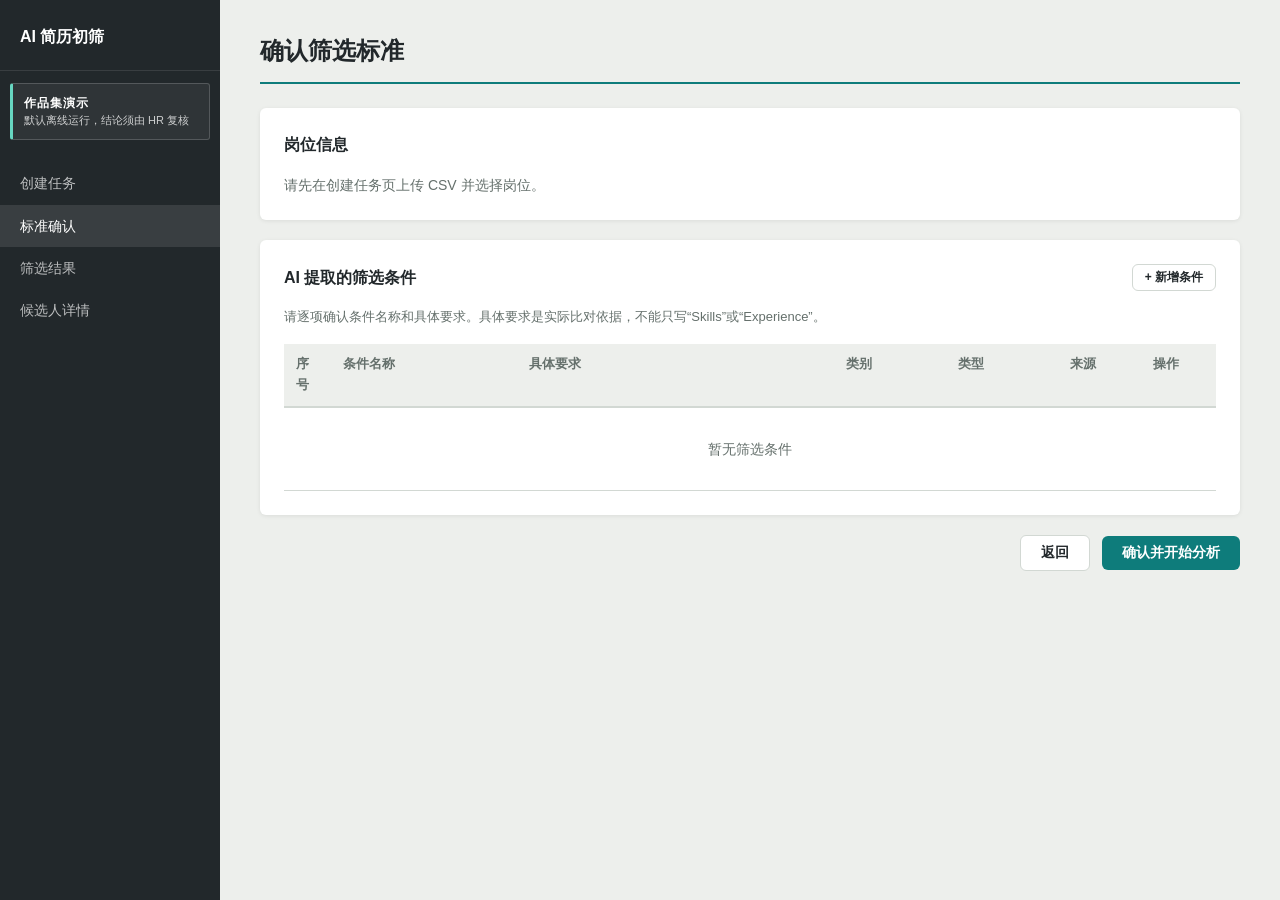
==== src/frontend/criteria.html @ b2a80b3c "初始提交：AI 简历初筛与人工复核系统 FastAPI + Pydantic 后端，含原文证据校验、条件版本固化、HR 复核与附录式审计链；42 项测试通过，默认离线演示模式无需 API Key。" ====
<!DOCTYPE html>
<html lang="zh-CN">
<head>
  <meta charset="utf-8">
  <meta name="viewport" content="width=device-width, initial-scale=1">
  <link rel="icon" href="data:image/svg+xml,%3Csvg xmlns='http://www.w3.org/2000/svg' viewBox='0 0 64 64'%3E%3Crect width='64' height='64' rx='10' fill='%231d2b2e'/%3E%3Cpath d='M18 19h28v26H18z' fill='none' stroke='%2367d6c1' stroke-width='4'/%3E%3Cpath d='M24 27h16M24 35h12' stroke='%23fff' stroke-width='3'/%3E%3C/svg%3E">
  <title>AI 简历初筛系统 - 标准确认</title>
  <link rel="stylesheet" href="style.css?v=criteria-layout-2">
</head>
<body>
<div class="app">
  <div class="sidebar">
    <h2>AI 简历初筛</h2>
    <div class="portfolio-note"><strong>作品集演示</strong><span>默认离线运行，结论须由 HR 复核</span></div>
    <a href="index.html">创建任务</a>
    <a href="criteria.html" class="active">标准确认</a>
    <a href="results.html">筛选结果</a>
    <a href="detail.html">候选人详情</a>
  </div>
  <div class="main">
    <h1 class="page-title">确认筛选标准</h1>

    <div class="card">
      <div class="card-title">岗位信息</div>
      <div id="jobSummary" style="color:var(--muted);font-size:14px"></div>
    </div>

    <div class="card">
      <div style="display:flex;justify-content:space-between;align-items:center;margin-bottom:16px">
        <div class="card-title" style="margin-bottom:0">AI 提取的筛选条件</div>
        <button class="btn btn-outline btn-sm" id="addConditionBtn">+ 新增条件</button>
      </div>
      <p style="font-size:13px;color:var(--muted);margin-bottom:16px">请逐项确认条件名称和具体要求。具体要求是实际比对依据，不能只写“Skills”或“Experience”。</p>
      <div class="table-scroll">
        <table class="criteria-table">
          <colgroup>
            <col class="criteria-col-index">
            <col class="criteria-col-name">
            <col class="criteria-col-requirement">
            <col class="criteria-col-category">
            <col class="criteria-col-type">
            <col class="criteria-col-source">
            <col class="criteria-col-action">
          </colgroup>
          <thead>
            <tr>
              <th>序号</th>
              <th>条件名称</th>
              <th>具体要求</th>
              <th>类别</th>
              <th>类型</th>
              <th>来源</th>
              <th>操作</th>
            </tr>
          </thead>
          <tbody id="criteriaBody"></tbody>
        </table>
      </div>
    </div>

    <div class="card hidden" id="analysisStatusCard">
      <div class="card-title">分析引擎处理进度</div>
      <div id="analysisStatusText" style="font-size:14px;color:var(--muted);margin-bottom:10px"></div>
      <div id="analysisFailures" class="hidden" style="color:var(--danger);font-size:13px;margin-bottom:10px"></div>
      <div style="height:8px;background:#eee;border-radius:4px;overflow:hidden">
        <div id="analysisProgressBar" style="width:0;height:100%;background:var(--primary);transition:width .25s"></div>
      </div>
    </div>

    <div style="text-align:right;margin-top:16px">
      <button class="btn btn-outline" id="backToHomeBtn">返回</button>
      <button class="btn btn-primary" id="confirmBtn">确认并开始分析</button>
    </div>
  </div>
</div>

<script src="utils.js"></script>
<script src="api.js"></script>
<script src="state.js"></script>
<script src="feedback.js"></script>
<script src="pages/criteria-page.js?v=criteria-layout-2"></script>
</body>
</html>
---- src/frontend/style.css ----
* {
  box-sizing: border-box;
  margin: 0;
  padding: 0;
}

:root {
  --primary: #0E7C7B;
  --primary-light: #e6f3f3;
  --danger: #d32f2f;
  --danger-light: #fdecea;
  --warning: #f57c00;
  --warning-light: #fff3e0;
  --success: #388e3c;
  --success-light: #e8f5e9;
  --ink: #22282B;
  --muted: #65706C;
  --line: #D2D8D3;
  --bg: #EDEFEC;
  --white: #fff;
  --radius: 6px;
  --shadow: 0 1px 4px rgba(0,0,0,0.08);
}

body {
  font-family: "PingFang SC", "Hiragino Sans GB", "Microsoft YaHei", sans-serif;
  background: var(--bg);
  color: var(--ink);
  line-height: 1.6;
  font-size: 14px;
}

/* Layout */
.app {
  display: flex;
  min-height: 100vh;
}

.sidebar {
  width: 220px;
  background: var(--ink);
  color: var(--white);
  padding: 24px 0;
  flex-shrink: 0;
}

.sidebar h2 {
  font-size: 16px;
  padding: 0 20px 20px;
  border-bottom: 1px solid rgba(255,255,255,0.1);
  margin-bottom: 12px;
}

.sidebar a {
  display: block;
  padding: 10px 20px;
  color: rgba(255,255,255,0.7);
  text-decoration: none;
  font-size: 14px;
  transition: all 0.2s;
}

.sidebar a:hover,
.sidebar a.active {
  background: rgba(255,255,255,0.1);
  color: var(--white);
}

.main {
  flex: 1;
  padding: 32px 40px;
  max-width: 1100px;
}

/* Page title */
.page-title {
  font-size: 24px;
  font-weight: 700;
  margin-bottom: 24px;
  padding-bottom: 12px;
  border-bottom: 2px solid var(--primary);
}

/* Card */
.card {
  background: var(--white);
  border-radius: var(--radius);
  box-shadow: var(--shadow);
  padding: 24px;
  margin-bottom: 20px;
}

.card-title {
  font-size: 16px;
  font-weight: 700;
  margin-bottom: 16px;
  color: var(--ink);
}

.portfolio-note {
  margin: 0 10px 22px;
  padding: 10px 11px;
  border: 1px solid rgba(255, 255, 255, 0.18);
  border-left: 3px solid #67d6c1;
  border-radius: 3px;
  background: rgba(255, 255, 255, 0.06);
  color: rgba(255, 255, 255, 0.76);
  font-size: 11px;
  line-height: 1.55;
}

.portfolio-note strong,
.portfolio-note span {
  display: block;
}

.portfolio-note strong {
  color: #ffffff;
  font-size: 12px;
  letter-spacing: 0.08em;
}

/* Evidence ledger: a restrained chain-of-custody view rather than another dashboard card. */
.audit-ledger {
  --ledger-paper: #f7f8f4;
  --ledger-line: #b8c7bf;
  position: relative;
  overflow: hidden;
  border: 1px solid #b9c9c2;
  background:
    linear-gradient(90deg, rgba(14, 124, 123, 0.07) 1px, transparent 1px) 28px 0 / 28px 100%,
    var(--ledger-paper);
  box-shadow: 0 8px 24px rgba(34, 40, 43, 0.08);
}

.audit-ledger::before {
  content: "";
  position: absolute;
  inset: 0 auto 0 0;
  width: 5px;
  background: linear-gradient(180deg, var(--primary), #254b45);
}

.audit-ledger-heading {
  display: flex;
  align-items: flex-start;
  justify-content: space-between;
  gap: 20px;
  margin-bottom: 8px;
}

.audit-ledger-heading .card-title {
  margin: 2px 0 0;
  font-family: "Microsoft YaHei", "PingFang SC", sans-serif;
  font-size: 20px;
}

.audit-kicker {
  color: var(--primary);
  font: 700 11px/1.2 Consolas, "Courier New", monospace;
  letter-spacing: 0.18em;
}

.audit-seal {
  flex-shrink: 0;
  border: 1px solid var(--primary);
  border-radius: 999px;
  padding: 5px 10px;
  color: var(--primary);
  background: rgba(255, 255, 255, 0.7);
  font-size: 12px;
  font-weight: 700;
}

.audit-intro,
.audit-status {
  color: var(--muted);
  font-size: 13px;
}

.audit-status {
  margin-top: 14px;
}

.audit-timeline {
  position: relative;
  margin: 20px 0 0 5px;
  padding: 0 0 0 27px;
  list-style: none;
}

.audit-timeline::before {
  content: "";
  position: absolute;
  top: 8px;
  bottom: 18px;
  left: 6px;
  width: 2px;
  background: var(--ledger-line);
}

.audit-event {
  position: relative;
  padding: 0 0 22px 8px;
}

.audit-event::before {
  content: "";
  position: absolute;
  top: 5px;
  left: -27px;
  width: 13px;
  height: 13px;
  border: 3px solid var(--ledger-paper);
  border-radius: 50%;
  background: var(--primary);
  box-shadow: 0 0 0 1px var(--primary);
}

.audit-event-human::before {
  background: #254b45;
  box-shadow: 0 0 0 1px #254b45;
}

.audit-event-warning::before {
  background: var(--danger);
  box-shadow: 0 0 0 1px var(--danger);
}

.audit-event-meta {
  display: flex;
  justify-content: space-between;
  gap: 12px;
  margin-bottom: 4px;
}

.audit-event-source {
  font-weight: 700;
}

.audit-event time,
.audit-event code {
  color: var(--muted);
  font: 12px/1.4 Consolas, "Courier New", monospace;
}

.audit-event p {
  margin-bottom: 5px;
}

@media (max-width: 720px) {
  .audit-ledger-heading,
  .audit-event-meta {
    flex-direction: column;
  }

  .audit-seal {
    align-self: flex-start;
  }
}

/* Table */
table {
  width: 100%;
  border-collapse: collapse;
}

th {
  text-align: left;
  padding: 10px 12px;
  background: var(--bg);
  font-weight: 700;
  font-size: 13px;
  color: var(--muted);
  border-bottom: 2px solid var(--line);
}

td {
  padding: 10px 12px;
  border-bottom: 1px solid var(--line);
  font-size: 14px;
}

tr:hover {
  background: var(--primary-light);
  cursor: pointer;
}

.table-scroll {
  width: 100%;
  overflow-x: auto;
}

.criteria-table {
  min-width: 920px;
  table-layout: fixed;
}

.criteria-table .criteria-col-index { width: 5%; }
.criteria-table .criteria-col-name { width: 20%; }
.criteria-table .criteria-col-requirement { width: 34%; }
.criteria-table .criteria-col-category { width: 12%; }
.criteria-table .criteria-col-type { width: 12%; }
.criteria-table .criteria-col-source { width: 9%; }
.criteria-table .criteria-col-action { width: 8%; }

.criteria-table th,
.criteria-table td {
  vertical-align: top;
}

.criteria-table-control {
  box-sizing: border-box;
  width: 100%;
  min-width: 0;
  border: 1px solid var(--line);
  border-radius: 4px;
  padding: 6px 8px;
  font: inherit;
  line-height: 1.5;
}

.criteria-table textarea.criteria-table-control {
  min-height: 58px;
  overflow-wrap: anywhere;
  white-space: pre-wrap;
}

.criteria-source {
  color: var(--muted);
  font-size: 13px;
  overflow-wrap: anywhere;
  white-space: normal;
}

/* Buttons */
.btn {
  display: inline-block;
  padding: 8px 20px;
  border: none;
  border-radius: var(--radius);
  font-size: 14px;
  font-weight: 600;
  cursor: pointer;
  transition: all 0.2s;
  text-decoration: none;
}

.btn-primary {
  background: var(--primary);
  color: var(--white);
}

.btn-primary:hover {
  background: #0A5B5A;
}

.btn-danger {
  background: var(--danger);
  color: var(--white);
}

.btn-danger:hover {
  background: #b71c1c;
}

.btn-outline {
  background: var(--white);
  color: var(--ink);
  border: 1px solid var(--line);
}

.btn-outline:hover {
  border-color: var(--primary);
  color: var(--primary);
}

.btn-sm {
  padding: 4px 12px;
  font-size: 12px;
}

.btn + .btn {
  margin-left: 8px;
}

/* Tabs */
.tabs {
  display: flex;
  border-bottom: 2px solid var(--line);
  margin-bottom: 20px;
}

.tab {
  padding: 10px 24px;
  cursor: pointer;
  font-size: 14px;
  font-weight: 600;
  color: var(--muted);
  border-bottom: 2px solid transparent;
  margin-bottom: -2px;
  transition: all 0.2s;
  background: none;
  border-top: none;
  border-left: none;
  border-right: none;
}

.tab:hover {
  color: var(--primary);
}

.tab.active {
  color: var(--primary);
  border-bottom-color: var(--primary);
}

.tab .badge {
  display: inline-block;
  background: var(--danger);
  color: var(--white);
  font-size: 11px;
  padding: 1px 6px;
  border-radius: 10px;
  margin-left: 6px;
}

/* Tags / Labels */
.tag {
  display: inline-block;
  padding: 2px 10px;
  border-radius: 12px;
  font-size: 12px;
  font-weight: 600;
}

.tag-recommend {
  background: var(--success-light);
  color: var(--success);
}

.tag-pending {
  background: var(--warning-light);
  color: var(--warning);
}

.tag-reject {
  background: var(--danger-light);
  color: var(--danger);
}

.tag-match {
  background: var(--success-light);
  color: var(--success);
}

.tag-mismatch {
  background: var(--danger-light);
  color: var(--danger);
}

.tag-unknown {
  background: #f5f5f5;
  color: #757575;
}

.tag-inferred {
  background: var(--warning-light);
  color: var(--warning);
}

/* Upload area */
.upload-area {
  border: 2px dashed var(--line);
  border-radius: var(--radius);
  padding: 40px;
  text-align: center;
  cursor: pointer;
  transition: all 0.2s;
}

.upload-area:hover {
  border-color: var(--primary);
  background: var(--primary-light);
}

.upload-area input[type="file"] {
  display: none;
}

.upload-area p {
  color: var(--muted);
  margin-top: 8px;
}

/* Forms */
textarea, input[type="text"] {
  width: 100%;
  padding: 10px 12px;
  border: 1px solid var(--line);
  border-radius: var(--radius);
  font-size: 14px;
  font-family: inherit;
  resize: vertical;
}

textarea:focus, input[type="text"]:focus {
  outline: none;
  border-color: var(--primary);
  box-shadow: 0 0 0 2px var(--primary-light);
}

label {
  display: block;
  font-weight: 600;
  margin-bottom: 6px;
  font-size: 13px;
  color: var(--muted);
}

.form-group {
  margin-bottom: 16px;
}

/* Evidence block */
.evidence-block {
  background: #f9f9f9;
  border-left: 3px solid var(--primary);
  padding: 12px 16px;
  margin: 8px 0;
  font-size: 13px;
  line-height: 1.8;
  color: #444;
}

.evidence-block mark {
  background: #fff3cd;
  padding: 1px 2px;
  border-radius: 2px;
}

/* Status bar */
.status-bar {
  display: flex;
  gap: 16px;
  margin-bottom: 20px;
}

.status-item {
  background: var(--white);
  border-radius: var(--radius);
  box-shadow: var(--shadow);
  padding: 16px 24px;
  flex: 1;
  text-align: center;
}

.status-item .number {
  font-size: 28px;
  font-weight: 700;
  color: var(--primary);
}

.status-item .label {
  font-size: 12px;
  color: var(--muted);
  margin-top: 4px;
}

/* Radio group */
.radio-group {
  display: flex;
  gap: 16px;
  margin-bottom: 12px;
}

.radio-group label {
  display: flex;
  align-items: center;
  gap: 6px;
  font-weight: 400;
  cursor: pointer;
}

.radio-group input[type="radio"] {
  accent-color: var(--primary);
}

/* Hidden */
.hidden {
  display: none;
}

/* Loading */
.loading {
  text-align: center;
  padding: 40px;
  color: var(--muted);
}

/* Toast */
.toast {
  position: fixed;
  top: 20px;
  right: 20px;
  background: var(--ink);
  color: var(--white);
  padding: 12px 24px;
  border-radius: var(--radius);
  font-size: 14px;
  z-index: 1000;
  animation: fadeIn 0.3s;
}

@keyframes fadeIn {
  from { opacity: 0; transform: translateY(-10px); }
  to { opacity: 1; transform: translateY(0); }
}
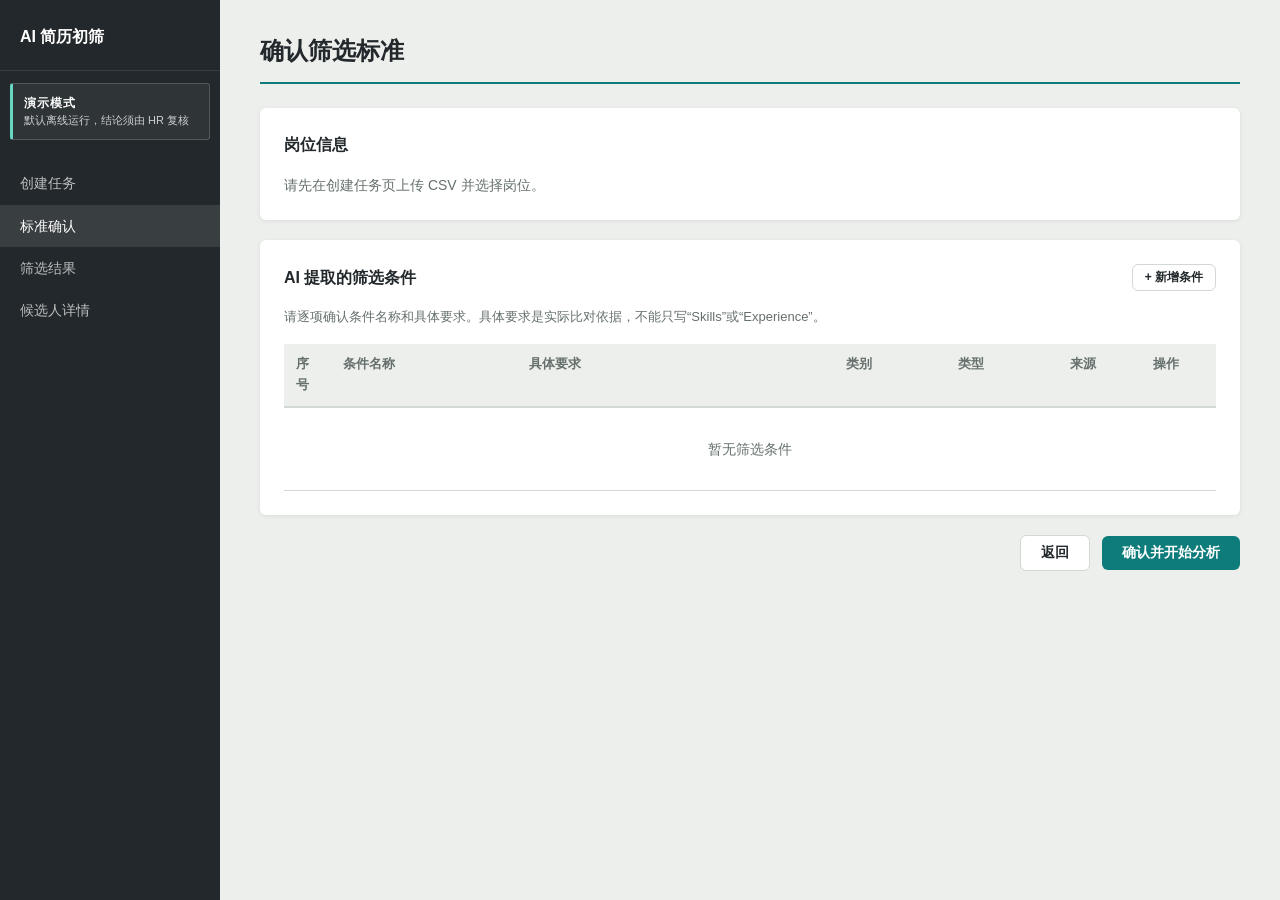
==== commit 6d732565: "重构：移除 portfolio 命名的痕迹 assets/portfolio/ 改为 assets/screenshots/；scripts/portfolio_browser_check.py 改为" ====
--- a/src/frontend/criteria.html
+++ b/src/frontend/criteria.html
@@ -11,7 +11,7 @@
 <div class="app">
   <div class="sidebar">
     <h2>AI 简历初筛</h2>
-    <div class="portfolio-note"><strong>作品集演示</strong><span>默认离线运行，结论须由 HR 复核</span></div>
+    <div class="demo-note"><strong>演示模式</strong><span>默认离线运行，结论须由 HR 复核</span></div>
     <a href="index.html">创建任务</a>
     <a href="criteria.html" class="active">标准确认</a>
     <a href="results.html">筛选结果</a>
--- a/src/frontend/style.css
+++ b/src/frontend/style.css
@@ -97,7 +97,7 @@
   color: var(--ink);
 }
 
-.portfolio-note {
+.demo-note {
   margin: 0 10px 22px;
   padding: 10px 11px;
   border: 1px solid rgba(255, 255, 255, 0.18);
@@ -109,12 +109,12 @@
   line-height: 1.55;
 }
 
-.portfolio-note strong,
-.portfolio-note span {
+.demo-note strong,
+.demo-note span {
   display: block;
 }
 
-.portfolio-note strong {
+.demo-note strong {
   color: #ffffff;
   font-size: 12px;
   letter-spacing: 0.08em;
